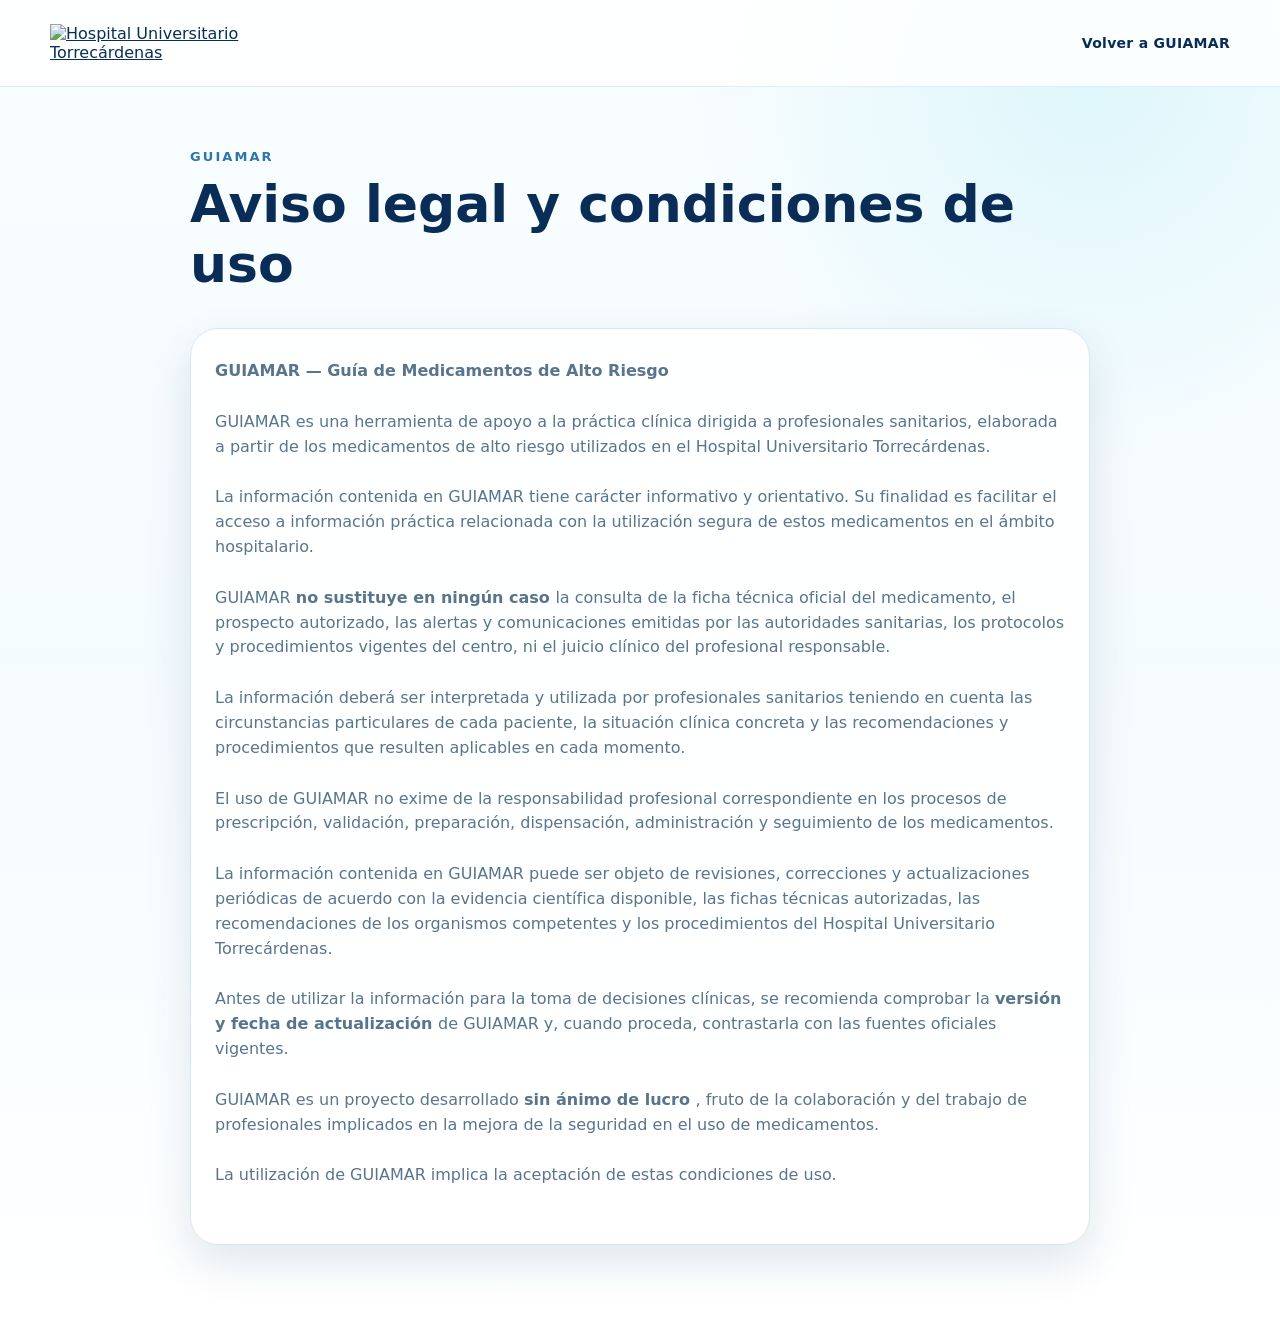
==== aviso-legal.html @ b77c9d1e "Add legal notice and terms of use for GUIAMAR This file contains the legal notice and terms of use f" ====
<!doctype html>
<html lang="es">
<head>
  <meta charset="utf-8">
  <meta name="viewport" content="width=device-width, initial-scale=1">

  <meta
    name="description"
    content="Aviso legal y condiciones de uso de GUIAMAR."
  >

  <title>Aviso legal · GUIAMAR</title>

  <link rel="icon" href="assets/guiamar-icon.png">
  <link rel="stylesheet" href="style.css">
</head>

<body>

  <header class="site-header">
    <div class="container nav-wrap">

      <a class="brand-mini" href="index.html" aria-label="Volver a GUIAMAR">
        <img
          src="assets/hut-logo.jpg"
          alt="Hospital Universitario Torrecárdenas"
        >
      </a>

      <nav class="nav" aria-label="Navegación">
        <a href="index.html">Volver a GUIAMAR</a>
      </nav>

    </div>
  </header>


  <main>

    <section class="resources">

      <div class="container" style="max-width: 900px;">

        <div class="section-heading" style="text-align: left;">

          <p class="eyebrow">
            GUIAMAR
          </p>

          <h2>
            Aviso legal y condiciones de uso
          </h2>

        </div>


        <article
          class="resource-card"
          style="
            align-items: stretch;
            text-align: left;
            min-height: 0;
          "
        >

          <p>
            <strong>
              GUIAMAR — Guía de Medicamentos de Alto Riesgo
            </strong>
          </p>

          <p>
            GUIAMAR es una herramienta de apoyo a la práctica clínica
            dirigida a profesionales sanitarios, elaborada a partir de los
            medicamentos de alto riesgo utilizados en el Hospital
            Universitario Torrecárdenas.
          </p>

          <p>
            La información contenida en GUIAMAR tiene carácter informativo
            y orientativo. Su finalidad es facilitar el acceso a información
            práctica relacionada con la utilización segura de estos
            medicamentos en el ámbito hospitalario.
          </p>

          <p>
            GUIAMAR
            <strong>
              no sustituye en ningún caso
            </strong>
            la consulta de la ficha técnica oficial del medicamento,
            el prospecto autorizado, las alertas y comunicaciones emitidas
            por las autoridades sanitarias, los protocolos y procedimientos
            vigentes del centro, ni el juicio clínico del profesional
            responsable.
          </p>

          <p>
            La información deberá ser interpretada y utilizada por
            profesionales sanitarios teniendo en cuenta las circunstancias
            particulares de cada paciente, la situación clínica concreta y
            las recomendaciones y procedimientos que resulten aplicables
            en cada momento.
          </p>

          <p>
            El uso de GUIAMAR no exime de la responsabilidad profesional
            correspondiente en los procesos de prescripción, validación,
            preparación, dispensación, administración y seguimiento de los
            medicamentos.
          </p>

          <p>
            La información contenida en GUIAMAR puede ser objeto de
            revisiones, correcciones y actualizaciones periódicas de acuerdo
            con la evidencia científica disponible, las fichas técnicas
            autorizadas, las recomendaciones de los organismos competentes
            y los procedimientos del Hospital Universitario Torrecárdenas.
          </p>

          <p>
            Antes de utilizar la información para la toma de decisiones
            clínicas, se recomienda comprobar la
            <strong>
              versión y fecha de actualización
            </strong>
            de GUIAMAR y, cuando proceda, contrastarla con las fuentes
            oficiales vigentes.
          </p>

          <p>
            GUIAMAR es un proyecto desarrollado
            <strong>
              sin ánimo de lucro
            </strong>,
            fruto de la colaboración y del trabajo de profesionales
            implicados en la mejora de la seguridad en el uso de
            medicamentos.
          </p>

          <p>
            La utilización de GUIAMAR implica la aceptación de estas
            condiciones de uso.
          </p>

        </article>

      </div>

    </section>

  </main>

</body>
</html>
---- style.css ----
:root {
  --ink: #092d56;
  --ink-2: #164f7d;
  --accent: #21b9d5;
  --accent-2: #63d8eb;
  --soft: #eef7fb;
  --line: #d6e8f1;
  --muted: #59758c;
  --white: #ffffff;
  --shadow: 0 18px 45px rgba(12, 56, 95, 0.12);
  --radius: 28px;
}

* {
  box-sizing: border-box;
}

html {
  scroll-behavior: smooth;
}

body {
  margin: 0;
  font-family: Inter, ui-sans-serif, system-ui, -apple-system, BlinkMacSystemFont, "Segoe UI", sans-serif;
  color: var(--ink);
  background:
    radial-gradient(circle at 85% 5%, rgba(99, 216, 235, 0.18), transparent 24%),
    linear-gradient(180deg, #f9fdff 0%, #f4fbfe 50%, #ffffff 100%);
}

img {
  max-width: 100%;
  display: block;
}

a {
  color: inherit;
}

.container {
  width: min(1180px, calc(100% - 40px));
  margin: 0 auto;
}

/* CABECERA */

.site-header {
  position: sticky;
  top: 0;
  z-index: 20;
  backdrop-filter: blur(18px);
  background: rgba(255, 255, 255, 0.82);
  border-bottom: 1px solid rgba(214, 232, 241, 0.75);
}

.nav-wrap {
  display: flex;
  align-items: center;
  justify-content: space-between;
  min-height: 86px;
  gap: 28px;
}

.brand-mini img {
  width: 245px;
  max-height: 70px;
  object-fit: contain;
}

.nav {
  display: flex;
  gap: 28px;
  font-size: 14px;
  font-weight: 700;
  letter-spacing: 0.02em;
}

.nav a {
  text-decoration: none;
  position: relative;
}

.nav a::after {
  content: "";
  position: absolute;
  left: 0;
  right: 100%;
  bottom: -7px;
  height: 2px;
  background: var(--accent);
  transition: 0.25s ease;
}

.nav a:hover::after {
  right: 0;
}

/* HERO */

.hero {
  position: relative;
  overflow: hidden;
  padding: 84px 0 56px;
}

.hero::after {
  content: "";
  position: absolute;
  right: -12vw;
  bottom: -180px;
  width: 65vw;
  height: 65vw;
  border-radius: 50%;
  background: radial-gradient(circle, rgba(33, 185, 213, 0.12) 0%, rgba(33, 185, 213, 0) 68%);
}

.hero-grid {
  position: relative;
  z-index: 2;
  display: grid;
  grid-template-columns: 290px 1fr;
  gap: 52px;
  align-items: center;
}

.hero-logo-card {
  border-radius: 42px;
  overflow: hidden;
  box-shadow: 0 28px 70px rgba(2, 33, 70, 0.28);
  transform: rotate(-1deg);
}

.hero-logo-card img {
  aspect-ratio: 1 / 1;
  object-fit: cover;
}

.eyebrow {
  margin: 0 0 10px;
  color: #2b77a8;
  font-size: 13px;
  font-weight: 800;
  text-transform: uppercase;
  letter-spacing: 0.16em;
}

.hero h1 {
  margin: 0;
  font-size: clamp(64px, 10vw, 118px);
  line-height: 0.84;
  letter-spacing: -0.055em;
  color: var(--ink);
}

.hero h1 span {
  color: var(--accent);
}

.hero h2 {
  margin: 20px 0 14px;
  font-size: clamp(28px, 4vw, 45px);
  line-height: 1.05;
}

.lead {
  max-width: 830px;
  margin: 0;
  color: var(--muted);
  font-size: 18px;
  line-height: 1.75;
}

.hero-tags {
  display: flex;
  gap: 14px;
  flex-wrap: wrap;
  margin-top: 28px;
}

.hero-tags span {
  padding: 10px 16px;
  border-radius: 999px;
  background: rgba(33, 185, 213, 0.09);
  border: 1px solid rgba(33, 185, 213, 0.22);
  font-size: 12px;
  font-weight: 800;
  letter-spacing: 0.12em;
  text-transform: uppercase;
}

/* RECURSOS */

.resources {
  padding: 62px 0 72px;
}

.section-heading {
  text-align: center;
  margin-bottom: 34px;
}

.section-heading h2 {
  margin: 0;
  font-size: clamp(32px, 5vw, 52px);
}

.section-heading p:last-child {
  color: var(--muted);
}

.section-heading.compact {
  margin-bottom: 26px;
}

.resource-grid {
  display: grid;
  grid-template-columns: repeat(4, 1fr);
  gap: 18px;
}

.resource-card {
  min-height: 340px;
  padding: 30px 24px;
  display: flex;
  flex-direction: column;
  align-items: center;
  text-align: center;
  background: rgba(255, 255, 255, 0.9);
  border: 1px solid var(--line);
  border-radius: var(--radius);
  box-shadow: var(--shadow);
  transition: transform 0.25s ease, box-shadow 0.25s ease;
}

.resource-card:hover {
  transform: translateY(-6px);
  box-shadow: 0 24px 58px rgba(12, 56, 95, 0.16);
}

.resource-icon {
  width: 68px;
  height: 68px;
  display: grid;
  place-items: center;
  border-radius: 20px;
  margin-bottom: 22px;
  font-weight: 900;
  font-size: 26px;
}

.resource-icon.pdf {
  color: #d94848;
  background: #fff0f0;
  border: 1px solid #ffd5d5;
}

.resource-icon.android {
  color: #5d9816;
  background: #f1f8e8;
  border: 1px solid #d7eab9;
}

.resource-icon.apple {
  color: #113b68;
  background: #edf4fa;
  border: 1px solid #d5e3ef;
  font-size: 38px;
}

.resource-icon.ai {
  color: #4935c5;
  background: #f2efff;
  border: 1px solid #ddd6ff;
}

.resource-card h3 {
  margin: 0 0 12px;
  font-size: 22px;
}

.resource-card p {
  color: var(--muted);
  line-height: 1.55;
  margin: 0 0 26px;
}

.status {
  margin-top: auto;
  padding: 10px 16px;
  border-radius: 999px;
  font-size: 13px;
  font-weight: 800;
}

.status-pending {
  background: #e9f2f8;
  color: #315f7f;
}

.status-dev {
  background: #e9f7fb;
  color: #17728a;
}

/* PROYECTO */

.project {
  padding: 30px 0 76px;
}

.project-card {
  display: grid;
  grid-template-columns: 1fr 220px;
  gap: 42px;
  align-items: center;
  padding: 42px;
  border-radius: 32px;
  background: linear-gradient(135deg, #082c54, #0d5a83);
  color: white;
  box-shadow: 0 28px 70px rgba(6, 45, 80, 0.22);
}

.project-card .eyebrow {
  color: #9ce9f4;
}

.project-card h2 {
  margin: 0 0 18px;
  font-size: clamp(30px, 4vw, 46px);
}

.project-card p {
  color: #d7ebf3;
  line-height: 1.7;
}

blockquote {
  margin: 26px 0 0;
  padding-left: 24px;
  border-left: 3px solid var(--accent-2);
  font-family: Georgia, serif;
  font-size: 24px;
  line-height: 1.45;
  color: #f4fbff;
}

.project-qr {
  padding: 18px;
  border-radius: 24px;
  background: rgba(255, 255, 255, 0.96);
  color: var(--ink);
  text-align: center;
}

.project-qr img {
  width: 160px;
  margin: 0 auto 12px;
}

.project-qr strong,
.project-qr span {
  display: block;
}

.project-qr span {
  margin-top: 4px;
  color: var(--muted);
  font-size: 12px;
  word-break: break-all;
}

/* COLABORADORES */

.collab {
  padding: 0 0 72px;
}

.collab-grid {
  display: grid;
  grid-template-columns: 1.25fr repeat(3, 1fr);
  border-radius: 28px;
  overflow: hidden;
  border: 1px solid var(--line);
  background: white;
  box-shadow: var(--shadow);
}

.collab-logo,
.collab-item {
  min-height: 190px;
  display: flex;
  flex-direction: column;
  justify-content: center;
  padding: 28px;
  border-right: 1px solid var(--line);
}

.collab-logo img {
  max-height: 120px;
  object-fit: contain;
}

.collab-item:last-child {
  border-right: none;
}

.collab-item strong {
  font-size: 20px;
  line-height: 1.25;
}

.collab-item span {
  margin-top: 8px;
  color: var(--muted);
  line-height: 1.45;
}

/* AVISO */

.notice {
  padding: 0 0 76px;
}

.notice-card {
  display: flex;
  align-items: center;
  justify-content: space-between;
  gap: 30px;
  padding: 34px 38px;
  border-radius: 28px;
  background: #f2f9fc;
  border: 1px solid var(--line);
}

.notice-card h2 {
  margin: 0 0 10px;
}

.notice-card p {
  margin: 0;
  color: var(--muted);
  line-height: 1.65;
  max-width: 800px;
}

.button {
  flex: 0 0 auto;
  padding: 14px 20px;
  border-radius: 999px;
  background: var(--ink);
  color: white;
  text-decoration: none;
  font-weight: 800;
}

/* PIE */

.site-footer {
  background: #062746;
  color: white;
  padding: 26px 0;
}

.footer-grid {
  display: flex;
  justify-content: space-between;
  gap: 22px;
  align-items: center;
}

.footer-grid > div {
  display: flex;
  flex-direction: column;
  gap: 5px;
}

.footer-grid span {
  color: #a8c4d5;
  font-size: 13px;
}

.footer-right {
  text-align: right;
}

/* TABLET */

@media (max-width: 980px) {
  .hero-grid {
    grid-template-columns: 210px 1fr;
    gap: 34px;
  }

  .resource-grid {
    grid-template-columns: repeat(2, 1fr);
  }

  .collab-grid {
    grid-template-columns: repeat(2, 1fr);
  }

  .collab-logo,
  .collab-item {
    border-bottom: 1px solid var(--line);
  }
}

/* MÓVIL */

@media (max-width: 720px) {
  .nav-wrap {
    min-height: 74px;
  }

  .brand-mini img {
    width: 185px;
  }

  .nav {
    display: none;
  }

  .hero {
    padding-top: 46px;
  }

  .hero-grid {
    grid-template-columns: 1fr;
  }

  .hero-logo-card {
    width: 180px;
  }

  .hero h1 {
    font-size: clamp(64px, 18vw, 92px);
  }

  .resource-grid {
    grid-template-columns: 1fr;
  }

  .project-card {
    grid-template-columns: 1fr;
    padding: 28px;
  }

  .project-qr {
    max-width: 220px;
  }

  .collab-grid {
    grid-template-columns: 1fr;
  }

  .collab-logo,
  .collab-item {
    border-right: 0;
  }

  .notice-card {
    flex-direction: column;
    align-items: flex-start;
  }

  .footer-grid {
    flex-direction: column;
    align-items: flex-start;
  }

  .footer-right {
    text-align: left;
  }
}
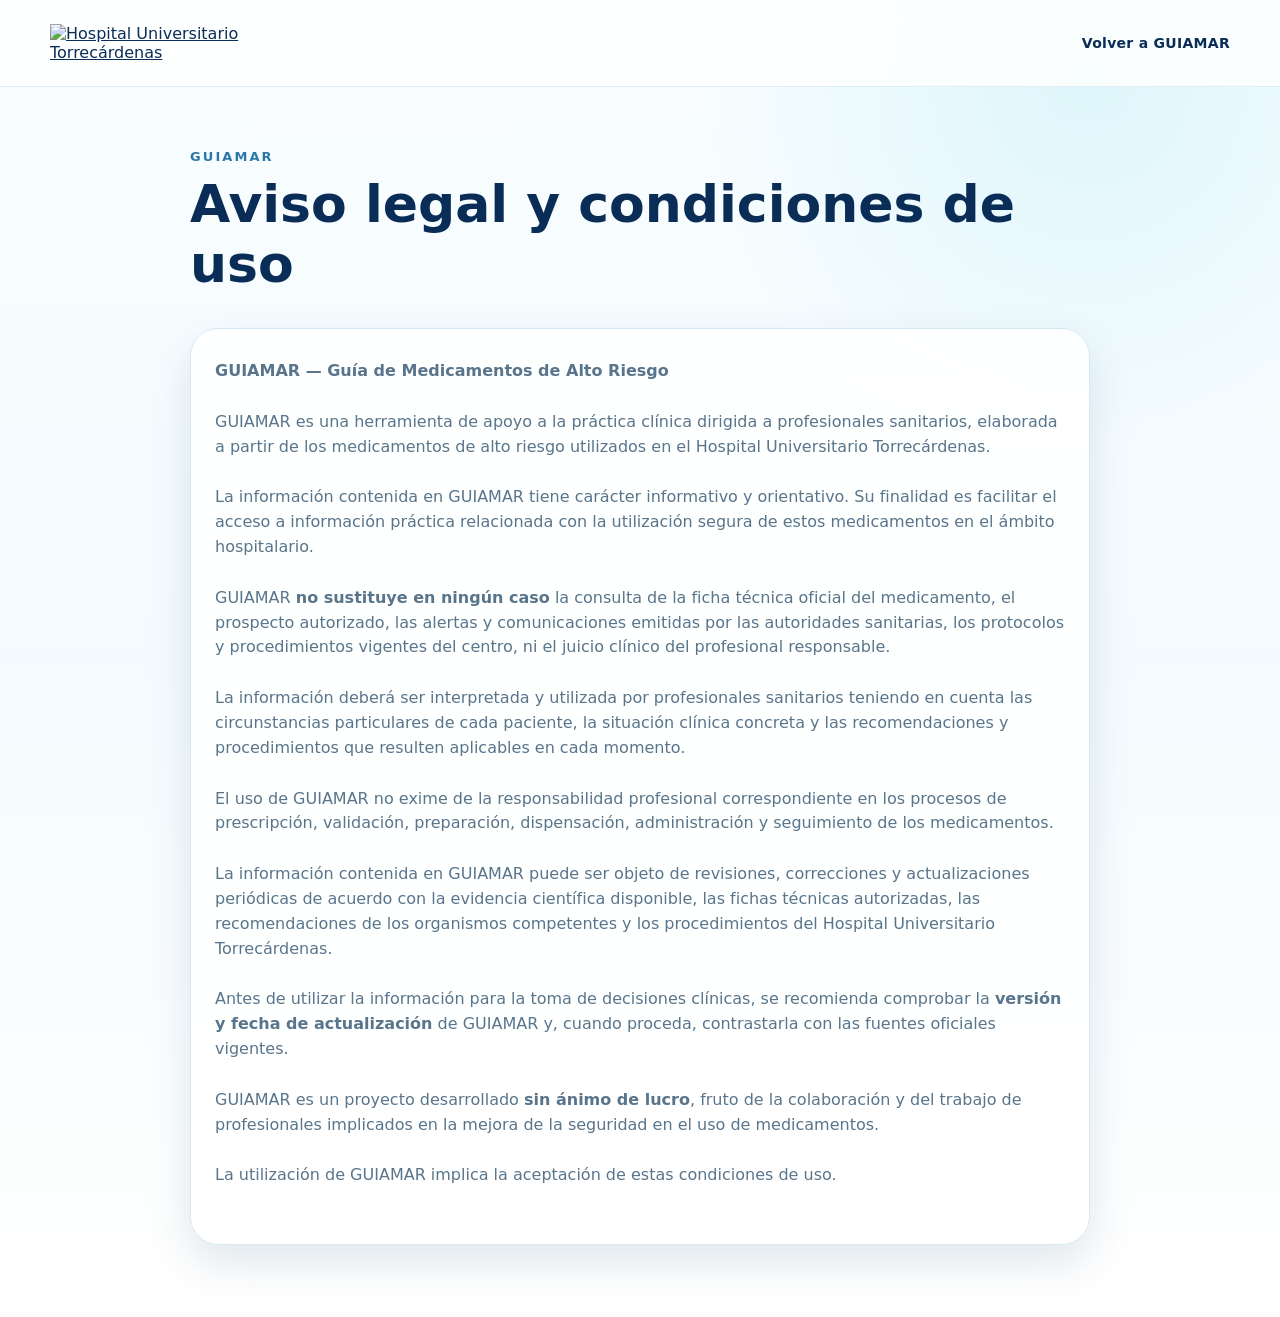
==== commit d0210d2e: "Add files via upload" ====
--- a/aviso-legal.html
+++ b/aviso-legal.html
@@ -1,155 +1,4 @@
 <!doctype html>
-<html lang="es">
-<head>
-  <meta charset="utf-8">
-  <meta name="viewport" content="width=device-width, initial-scale=1">
-
-  <meta
-    name="description"
-    content="Aviso legal y condiciones de uso de GUIAMAR."
-  >
-
-  <title>Aviso legal · GUIAMAR</title>
-
-  <link rel="icon" href="assets/guiamar-icon.png">
-  <link rel="stylesheet" href="style.css">
-</head>
-
-<body>
-
-  <header class="site-header">
-    <div class="container nav-wrap">
-
-      <a class="brand-mini" href="index.html" aria-label="Volver a GUIAMAR">
-        <img
-          src="assets/hut-logo.jpg"
-          alt="Hospital Universitario Torrecárdenas"
-        >
-      </a>
-
-      <nav class="nav" aria-label="Navegación">
-        <a href="index.html">Volver a GUIAMAR</a>
-      </nav>
-
-    </div>
-  </header>
-
-
-  <main>
-
-    <section class="resources">
-
-      <div class="container" style="max-width: 900px;">
-
-        <div class="section-heading" style="text-align: left;">
-
-          <p class="eyebrow">
-            GUIAMAR
-          </p>
-
-          <h2>
-            Aviso legal y condiciones de uso
-          </h2>
-
-        </div>
-
-
-        <article
-          class="resource-card"
-          style="
-            align-items: stretch;
-            text-align: left;
-            min-height: 0;
-          "
-        >
-
-          <p>
-            <strong>
-              GUIAMAR — Guía de Medicamentos de Alto Riesgo
-            </strong>
-          </p>
-
-          <p>
-            GUIAMAR es una herramienta de apoyo a la práctica clínica
-            dirigida a profesionales sanitarios, elaborada a partir de los
-            medicamentos de alto riesgo utilizados en el Hospital
-            Universitario Torrecárdenas.
-          </p>
-
-          <p>
-            La información contenida en GUIAMAR tiene carácter informativo
-            y orientativo. Su finalidad es facilitar el acceso a información
-            práctica relacionada con la utilización segura de estos
-            medicamentos en el ámbito hospitalario.
-          </p>
-
-          <p>
-            GUIAMAR
-            <strong>
-              no sustituye en ningún caso
-            </strong>
-            la consulta de la ficha técnica oficial del medicamento,
-            el prospecto autorizado, las alertas y comunicaciones emitidas
-            por las autoridades sanitarias, los protocolos y procedimientos
-            vigentes del centro, ni el juicio clínico del profesional
-            responsable.
-          </p>
-
-          <p>
-            La información deberá ser interpretada y utilizada por
-            profesionales sanitarios teniendo en cuenta las circunstancias
-            particulares de cada paciente, la situación clínica concreta y
-            las recomendaciones y procedimientos que resulten aplicables
-            en cada momento.
-          </p>
-
-          <p>
-            El uso de GUIAMAR no exime de la responsabilidad profesional
-            correspondiente en los procesos de prescripción, validación,
-            preparación, dispensación, administración y seguimiento de los
-            medicamentos.
-          </p>
-
-          <p>
-            La información contenida en GUIAMAR puede ser objeto de
-            revisiones, correcciones y actualizaciones periódicas de acuerdo
-            con la evidencia científica disponible, las fichas técnicas
-            autorizadas, las recomendaciones de los organismos competentes
-            y los procedimientos del Hospital Universitario Torrecárdenas.
-          </p>
-
-          <p>
-            Antes de utilizar la información para la toma de decisiones
-            clínicas, se recomienda comprobar la
-            <strong>
-              versión y fecha de actualización
-            </strong>
-            de GUIAMAR y, cuando proceda, contrastarla con las fuentes
-            oficiales vigentes.
-          </p>
-
-          <p>
-            GUIAMAR es un proyecto desarrollado
-            <strong>
-              sin ánimo de lucro
-            </strong>,
-            fruto de la colaboración y del trabajo de profesionales
-            implicados en la mejora de la seguridad en el uso de
-            medicamentos.
-          </p>
-
-          <p>
-            La utilización de GUIAMAR implica la aceptación de estas
-            condiciones de uso.
-          </p>
-
-        </article>
-
-      </div>
-
-    </section>
-
-  </main>
-
-</body>
-</html>
+<html lang="es"><head><meta charset="utf-8"><meta name="viewport" content="width=device-width,initial-scale=1"><title>Aviso legal · GUIAMAR</title><link rel="icon" href="assets/guiamar-icon.png"><link rel="stylesheet" href="style.css"></head>
+<body><header class="site-header"><div class="container nav-wrap"><a class="brand-mini" href="index.html"><img src="assets/hut-logo.jpg" alt="Hospital Universitario Torrecárdenas"></a><nav class="nav"><a href="index.html">Volver a GUIAMAR</a></nav></div></header>
+<main><section class="resources"><div class="container" style="max-width:900px"><div class="section-heading" style="text-align:left"><p class="eyebrow">GUIAMAR</p><h2>Aviso legal y condiciones de uso</h2></div><article class="resource-card" style="align-items:stretch;text-align:left;min-height:0"><p><strong>GUIAMAR — Guía de Medicamentos de Alto Riesgo</strong></p><p>GUIAMAR es una herramienta de apoyo a la práctica clínica dirigida a profesionales sanitarios, elaborada a partir de los medicamentos de alto riesgo utilizados en el Hospital Universitario Torrecárdenas.</p><p>La información contenida en GUIAMAR tiene carácter informativo y orientativo. Su finalidad es facilitar el acceso a información práctica relacionada con la utilización segura de estos medicamentos en el ámbito hospitalario.</p><p>GUIAMAR <strong>no sustituye en ningún caso</strong> la consulta de la ficha técnica oficial del medicamento, el prospecto autorizado, las alertas y comunicaciones emitidas por las autoridades sanitarias, los protocolos y procedimientos vigentes del centro, ni el juicio clínico del profesional responsable.</p><p>La información deberá ser interpretada y utilizada por profesionales sanitarios teniendo en cuenta las circunstancias particulares de cada paciente, la situación clínica concreta y las recomendaciones y procedimientos que resulten aplicables en cada momento.</p><p>El uso de GUIAMAR no exime de la responsabilidad profesional correspondiente en los procesos de prescripción, validación, preparación, dispensación, administración y seguimiento de los medicamentos.</p><p>La información contenida en GUIAMAR puede ser objeto de revisiones, correcciones y actualizaciones periódicas de acuerdo con la evidencia científica disponible, las fichas técnicas autorizadas, las recomendaciones de los organismos competentes y los procedimientos del Hospital Universitario Torrecárdenas.</p><p>Antes de utilizar la información para la toma de decisiones clínicas, se recomienda comprobar la <strong>versión y fecha de actualización</strong> de GUIAMAR y, cuando proceda, contrastarla con las fuentes oficiales vigentes.</p><p>GUIAMAR es un proyecto desarrollado <strong>sin ánimo de lucro</strong>, fruto de la colaboración y del trabajo de profesionales implicados en la mejora de la seguridad en el uso de medicamentos.</p><p>La utilización de GUIAMAR implica la aceptación de estas condiciones de uso.</p></article></div></section></main></body></html>
--- a/style.css
+++ b/style.css
@@ -1,574 +1 @@
-:root {
-  --ink: #092d56;
-  --ink-2: #164f7d;
-  --accent: #21b9d5;
-  --accent-2: #63d8eb;
-  --soft: #eef7fb;
-  --line: #d6e8f1;
-  --muted: #59758c;
-  --white: #ffffff;
-  --shadow: 0 18px 45px rgba(12, 56, 95, 0.12);
-  --radius: 28px;
-}
-
-* {
-  box-sizing: border-box;
-}
-
-html {
-  scroll-behavior: smooth;
-}
-
-body {
-  margin: 0;
-  font-family: Inter, ui-sans-serif, system-ui, -apple-system, BlinkMacSystemFont, "Segoe UI", sans-serif;
-  color: var(--ink);
-  background:
-    radial-gradient(circle at 85% 5%, rgba(99, 216, 235, 0.18), transparent 24%),
-    linear-gradient(180deg, #f9fdff 0%, #f4fbfe 50%, #ffffff 100%);
-}
-
-img {
-  max-width: 100%;
-  display: block;
-}
-
-a {
-  color: inherit;
-}
-
-.container {
-  width: min(1180px, calc(100% - 40px));
-  margin: 0 auto;
-}
-
-/* CABECERA */
-
-.site-header {
-  position: sticky;
-  top: 0;
-  z-index: 20;
-  backdrop-filter: blur(18px);
-  background: rgba(255, 255, 255, 0.82);
-  border-bottom: 1px solid rgba(214, 232, 241, 0.75);
-}
-
-.nav-wrap {
-  display: flex;
-  align-items: center;
-  justify-content: space-between;
-  min-height: 86px;
-  gap: 28px;
-}
-
-.brand-mini img {
-  width: 245px;
-  max-height: 70px;
-  object-fit: contain;
-}
-
-.nav {
-  display: flex;
-  gap: 28px;
-  font-size: 14px;
-  font-weight: 700;
-  letter-spacing: 0.02em;
-}
-
-.nav a {
-  text-decoration: none;
-  position: relative;
-}
-
-.nav a::after {
-  content: "";
-  position: absolute;
-  left: 0;
-  right: 100%;
-  bottom: -7px;
-  height: 2px;
-  background: var(--accent);
-  transition: 0.25s ease;
-}
-
-.nav a:hover::after {
-  right: 0;
-}
-
-/* HERO */
-
-.hero {
-  position: relative;
-  overflow: hidden;
-  padding: 84px 0 56px;
-}
-
-.hero::after {
-  content: "";
-  position: absolute;
-  right: -12vw;
-  bottom: -180px;
-  width: 65vw;
-  height: 65vw;
-  border-radius: 50%;
-  background: radial-gradient(circle, rgba(33, 185, 213, 0.12) 0%, rgba(33, 185, 213, 0) 68%);
-}
-
-.hero-grid {
-  position: relative;
-  z-index: 2;
-  display: grid;
-  grid-template-columns: 290px 1fr;
-  gap: 52px;
-  align-items: center;
-}
-
-.hero-logo-card {
-  border-radius: 42px;
-  overflow: hidden;
-  box-shadow: 0 28px 70px rgba(2, 33, 70, 0.28);
-  transform: rotate(-1deg);
-}
-
-.hero-logo-card img {
-  aspect-ratio: 1 / 1;
-  object-fit: cover;
-}
-
-.eyebrow {
-  margin: 0 0 10px;
-  color: #2b77a8;
-  font-size: 13px;
-  font-weight: 800;
-  text-transform: uppercase;
-  letter-spacing: 0.16em;
-}
-
-.hero h1 {
-  margin: 0;
-  font-size: clamp(64px, 10vw, 118px);
-  line-height: 0.84;
-  letter-spacing: -0.055em;
-  color: var(--ink);
-}
-
-.hero h1 span {
-  color: var(--accent);
-}
-
-.hero h2 {
-  margin: 20px 0 14px;
-  font-size: clamp(28px, 4vw, 45px);
-  line-height: 1.05;
-}
-
-.lead {
-  max-width: 830px;
-  margin: 0;
-  color: var(--muted);
-  font-size: 18px;
-  line-height: 1.75;
-}
-
-.hero-tags {
-  display: flex;
-  gap: 14px;
-  flex-wrap: wrap;
-  margin-top: 28px;
-}
-
-.hero-tags span {
-  padding: 10px 16px;
-  border-radius: 999px;
-  background: rgba(33, 185, 213, 0.09);
-  border: 1px solid rgba(33, 185, 213, 0.22);
-  font-size: 12px;
-  font-weight: 800;
-  letter-spacing: 0.12em;
-  text-transform: uppercase;
-}
-
-/* RECURSOS */
-
-.resources {
-  padding: 62px 0 72px;
-}
-
-.section-heading {
-  text-align: center;
-  margin-bottom: 34px;
-}
-
-.section-heading h2 {
-  margin: 0;
-  font-size: clamp(32px, 5vw, 52px);
-}
-
-.section-heading p:last-child {
-  color: var(--muted);
-}
-
-.section-heading.compact {
-  margin-bottom: 26px;
-}
-
-.resource-grid {
-  display: grid;
-  grid-template-columns: repeat(4, 1fr);
-  gap: 18px;
-}
-
-.resource-card {
-  min-height: 340px;
-  padding: 30px 24px;
-  display: flex;
-  flex-direction: column;
-  align-items: center;
-  text-align: center;
-  background: rgba(255, 255, 255, 0.9);
-  border: 1px solid var(--line);
-  border-radius: var(--radius);
-  box-shadow: var(--shadow);
-  transition: transform 0.25s ease, box-shadow 0.25s ease;
-}
-
-.resource-card:hover {
-  transform: translateY(-6px);
-  box-shadow: 0 24px 58px rgba(12, 56, 95, 0.16);
-}
-
-.resource-icon {
-  width: 68px;
-  height: 68px;
-  display: grid;
-  place-items: center;
-  border-radius: 20px;
-  margin-bottom: 22px;
-  font-weight: 900;
-  font-size: 26px;
-}
-
-.resource-icon.pdf {
-  color: #d94848;
-  background: #fff0f0;
-  border: 1px solid #ffd5d5;
-}
-
-.resource-icon.android {
-  color: #5d9816;
-  background: #f1f8e8;
-  border: 1px solid #d7eab9;
-}
-
-.resource-icon.apple {
-  color: #113b68;
-  background: #edf4fa;
-  border: 1px solid #d5e3ef;
-  font-size: 38px;
-}
-
-.resource-icon.ai {
-  color: #4935c5;
-  background: #f2efff;
-  border: 1px solid #ddd6ff;
-}
-
-.resource-card h3 {
-  margin: 0 0 12px;
-  font-size: 22px;
-}
-
-.resource-card p {
-  color: var(--muted);
-  line-height: 1.55;
-  margin: 0 0 26px;
-}
-
-.status {
-  margin-top: auto;
-  padding: 10px 16px;
-  border-radius: 999px;
-  font-size: 13px;
-  font-weight: 800;
-}
-
-.status-pending {
-  background: #e9f2f8;
-  color: #315f7f;
-}
-
-.status-dev {
-  background: #e9f7fb;
-  color: #17728a;
-}
-
-/* PROYECTO */
-
-.project {
-  padding: 30px 0 76px;
-}
-
-.project-card {
-  display: grid;
-  grid-template-columns: 1fr 220px;
-  gap: 42px;
-  align-items: center;
-  padding: 42px;
-  border-radius: 32px;
-  background: linear-gradient(135deg, #082c54, #0d5a83);
-  color: white;
-  box-shadow: 0 28px 70px rgba(6, 45, 80, 0.22);
-}
-
-.project-card .eyebrow {
-  color: #9ce9f4;
-}
-
-.project-card h2 {
-  margin: 0 0 18px;
-  font-size: clamp(30px, 4vw, 46px);
-}
-
-.project-card p {
-  color: #d7ebf3;
-  line-height: 1.7;
-}
-
-blockquote {
-  margin: 26px 0 0;
-  padding-left: 24px;
-  border-left: 3px solid var(--accent-2);
-  font-family: Georgia, serif;
-  font-size: 24px;
-  line-height: 1.45;
-  color: #f4fbff;
-}
-
-.project-qr {
-  padding: 18px;
-  border-radius: 24px;
-  background: rgba(255, 255, 255, 0.96);
-  color: var(--ink);
-  text-align: center;
-}
-
-.project-qr img {
-  width: 160px;
-  margin: 0 auto 12px;
-}
-
-.project-qr strong,
-.project-qr span {
-  display: block;
-}
-
-.project-qr span {
-  margin-top: 4px;
-  color: var(--muted);
-  font-size: 12px;
-  word-break: break-all;
-}
-
-/* COLABORADORES */
-
-.collab {
-  padding: 0 0 72px;
-}
-
-.collab-grid {
-  display: grid;
-  grid-template-columns: 1.25fr repeat(3, 1fr);
-  border-radius: 28px;
-  overflow: hidden;
-  border: 1px solid var(--line);
-  background: white;
-  box-shadow: var(--shadow);
-}
-
-.collab-logo,
-.collab-item {
-  min-height: 190px;
-  display: flex;
-  flex-direction: column;
-  justify-content: center;
-  padding: 28px;
-  border-right: 1px solid var(--line);
-}
-
-.collab-logo img {
-  max-height: 120px;
-  object-fit: contain;
-}
-
-.collab-item:last-child {
-  border-right: none;
-}
-
-.collab-item strong {
-  font-size: 20px;
-  line-height: 1.25;
-}
-
-.collab-item span {
-  margin-top: 8px;
-  color: var(--muted);
-  line-height: 1.45;
-}
-
-/* AVISO */
-
-.notice {
-  padding: 0 0 76px;
-}
-
-.notice-card {
-  display: flex;
-  align-items: center;
-  justify-content: space-between;
-  gap: 30px;
-  padding: 34px 38px;
-  border-radius: 28px;
-  background: #f2f9fc;
-  border: 1px solid var(--line);
-}
-
-.notice-card h2 {
-  margin: 0 0 10px;
-}
-
-.notice-card p {
-  margin: 0;
-  color: var(--muted);
-  line-height: 1.65;
-  max-width: 800px;
-}
-
-.button {
-  flex: 0 0 auto;
-  padding: 14px 20px;
-  border-radius: 999px;
-  background: var(--ink);
-  color: white;
-  text-decoration: none;
-  font-weight: 800;
-}
-
-/* PIE */
-
-.site-footer {
-  background: #062746;
-  color: white;
-  padding: 26px 0;
-}
-
-.footer-grid {
-  display: flex;
-  justify-content: space-between;
-  gap: 22px;
-  align-items: center;
-}
-
-.footer-grid > div {
-  display: flex;
-  flex-direction: column;
-  gap: 5px;
-}
-
-.footer-grid span {
-  color: #a8c4d5;
-  font-size: 13px;
-}
-
-.footer-right {
-  text-align: right;
-}
-
-/* TABLET */
-
-@media (max-width: 980px) {
-  .hero-grid {
-    grid-template-columns: 210px 1fr;
-    gap: 34px;
-  }
-
-  .resource-grid {
-    grid-template-columns: repeat(2, 1fr);
-  }
-
-  .collab-grid {
-    grid-template-columns: repeat(2, 1fr);
-  }
-
-  .collab-logo,
-  .collab-item {
-    border-bottom: 1px solid var(--line);
-  }
-}
-
-/* MÓVIL */
-
-@media (max-width: 720px) {
-  .nav-wrap {
-    min-height: 74px;
-  }
-
-  .brand-mini img {
-    width: 185px;
-  }
-
-  .nav {
-    display: none;
-  }
-
-  .hero {
-    padding-top: 46px;
-  }
-
-  .hero-grid {
-    grid-template-columns: 1fr;
-  }
-
-  .hero-logo-card {
-    width: 180px;
-  }
-
-  .hero h1 {
-    font-size: clamp(64px, 18vw, 92px);
-  }
-
-  .resource-grid {
-    grid-template-columns: 1fr;
-  }
-
-  .project-card {
-    grid-template-columns: 1fr;
-    padding: 28px;
-  }
-
-  .project-qr {
-    max-width: 220px;
-  }
-
-  .collab-grid {
-    grid-template-columns: 1fr;
-  }
-
-  .collab-logo,
-  .collab-item {
-    border-right: 0;
-  }
-
-  .notice-card {
-    flex-direction: column;
-    align-items: flex-start;
-  }
-
-  .footer-grid {
-    flex-direction: column;
-    align-items: flex-start;
-  }
-
-  .footer-right {
-    text-align: left;
-  }
-}
+:root{--ink:#092d56;--ink2:#164f7d;--accent:#21b9d5;--accent2:#63d8eb;--soft:#eef7fb;--line:#d6e8f1;--muted:#59758c;--white:#fff;--shadow:0 18px 45px rgba(12,56,95,.12);--radius:28px}*{box-sizing:border-box}html{scroll-behavior:smooth}body{margin:0;font-family:Inter,ui-sans-serif,system-ui,-apple-system,BlinkMacSystemFont,"Segoe UI",sans-serif;color:var(--ink);background:radial-gradient(circle at 85% 5%,rgba(99,216,235,.18),transparent 24%),linear-gradient(180deg,#f9fdff 0%,#f4fbfe 50%,#fff 100%)}img{max-width:100%;display:block}a{color:inherit}.container{width:min(1180px,calc(100% - 40px));margin:0 auto}.site-header{position:sticky;top:0;z-index:20;backdrop-filter:blur(18px);background:rgba(255,255,255,.82);border-bottom:1px solid rgba(214,232,241,.75)}.nav-wrap{display:flex;align-items:center;justify-content:space-between;min-height:86px;gap:28px}.brand-mini img{width:245px;max-height:70px;object-fit:contain}.nav{display:flex;gap:28px;font-size:14px;font-weight:700;letter-spacing:.02em}.nav a{text-decoration:none;position:relative}.nav a:after{content:"";position:absolute;left:0;right:100%;bottom:-7px;height:2px;background:var(--accent);transition:.25s}.nav a:hover:after{right:0}.hero{position:relative;overflow:hidden;padding:84px 0 56px}.hero:after{content:"";position:absolute;right:-12vw;bottom:-180px;width:65vw;height:65vw;border-radius:50%;background:radial-gradient(circle,rgba(33,185,213,.12) 0%,rgba(33,185,213,0) 68%)}.hero-grid{position:relative;z-index:2;display:grid;grid-template-columns:290px 1fr;gap:52px;align-items:center}.hero-logo-card{border-radius:42px;overflow:hidden;box-shadow:0 28px 70px rgba(2,33,70,.28);transform:rotate(-1deg)}.hero-logo-card img{aspect-ratio:1/1;object-fit:cover}.eyebrow{margin:0 0 10px;color:#2b77a8;font-size:13px;font-weight:800;text-transform:uppercase;letter-spacing:.16em}.hero h1{margin:0;font-size:clamp(64px,10vw,118px);line-height:.84;letter-spacing:-.055em;color:var(--ink)}.hero h1 span{color:var(--accent)}.hero h2{margin:20px 0 14px;font-size:clamp(28px,4vw,45px);line-height:1.05}.lead{max-width:830px;margin:0;color:var(--muted);font-size:18px;line-height:1.75}.hero-tags{display:flex;gap:14px;flex-wrap:wrap;margin-top:28px}.hero-tags span{padding:10px 16px;border-radius:999px;background:rgba(33,185,213,.09);border:1px solid rgba(33,185,213,.22);font-size:12px;font-weight:800;letter-spacing:.12em;text-transform:uppercase}.resources{padding:62px 0 72px}.section-heading{text-align:center;margin-bottom:34px}.section-heading h2{margin:0;font-size:clamp(32px,5vw,52px)}.section-heading p:last-child{color:var(--muted)}.section-heading.compact{margin-bottom:26px}.resource-grid{display:grid;grid-template-columns:repeat(4,1fr);gap:18px}.resource-card{min-height:340px;padding:30px 24px;display:flex;flex-direction:column;align-items:center;text-align:center;background:rgba(255,255,255,.9);border:1px solid var(--line);border-radius:var(--radius);box-shadow:var(--shadow);transition:transform .25s,box-shadow .25s}.resource-card:hover{transform:translateY(-6px);box-shadow:0 24px 58px rgba(12,56,95,.16)}.resource-icon{width:68px;height:68px;display:grid;place-items:center;border-radius:20px;margin-bottom:22px;font-weight:900;font-size:26px}.resource-icon.pdf{color:#d94848;background:#fff0f0;border:1px solid #ffd5d5}.resource-icon.android{color:#5d9816;background:#f1f8e8;border:1px solid #d7eab9}.resource-icon.apple{color:#113b68;background:#edf4fa;border:1px solid #d5e3ef;font-size:38px}.resource-icon.ai{color:#4935c5;background:#f2efff;border:1px solid #ddd6ff}.resource-card h3{margin:0 0 12px;font-size:22px}.resource-card p{color:var(--muted);line-height:1.55;margin:0 0 26px}.status{margin-top:auto;padding:10px 16px;border-radius:999px;font-size:13px;font-weight:800}.status-pending{background:#e9f2f8;color:#315f7f}.status-dev{background:#e9f7fb;color:#17728a}.project{padding:30px 0 76px}.project-card{display:grid;grid-template-columns:1fr 220px;gap:42px;align-items:center;padding:42px;border-radius:32px;background:linear-gradient(135deg,#082c54,#0d5a83);color:#fff;box-shadow:0 28px 70px rgba(6,45,80,.22)}.project-card .eyebrow{color:#9ce9f4}.project-card h2{margin:0 0 18px;font-size:clamp(30px,4vw,46px)}.project-card p{color:#d7ebf3;line-height:1.7}blockquote{margin:26px 0 0;padding-left:24px;border-left:3px solid var(--accent2);font-family:Georgia,serif;font-size:24px;line-height:1.45;color:#f4fbff}.project-qr{padding:18px;border-radius:24px;background:rgba(255,255,255,.96);color:var(--ink);text-align:center}.project-qr img{width:160px;margin:0 auto 12px}.project-qr strong,.project-qr span{display:block}.project-qr span{margin-top:4px;color:var(--muted);font-size:12px;word-break:break-all}.collab{padding:0 0 72px}.collab-grid{display:grid;grid-template-columns:1.25fr repeat(3,1fr);border-radius:28px;overflow:hidden;border:1px solid var(--line);background:#fff;box-shadow:var(--shadow)}.collab-logo,.collab-item{min-height:190px;display:flex;flex-direction:column;justify-content:center;padding:28px;border-right:1px solid var(--line)}.collab-logo img{max-height:120px;object-fit:contain}.collab-item:last-child{border-right:none}.collab-item strong{font-size:20px;line-height:1.25}.collab-item span{margin-top:8px;color:var(--muted);line-height:1.45}.notice{padding:0 0 76px}.notice-card{display:flex;align-items:center;justify-content:space-between;gap:30px;padding:34px 38px;border-radius:28px;background:#f2f9fc;border:1px solid var(--line)}.notice-card h2{margin:0 0 10px}.notice-card p{margin:0;color:var(--muted);line-height:1.65;max-width:800px}.button{flex:0 0 auto;padding:14px 20px;border-radius:999px;background:var(--ink);color:#fff;text-decoration:none;font-weight:800}.site-footer{background:#062746;color:#fff;padding:26px 0}.footer-grid{display:flex;justify-content:space-between;gap:22px;align-items:center}.footer-grid>div{display:flex;flex-direction:column;gap:5px}.footer-grid span{color:#a8c4d5;font-size:13px}.footer-right{text-align:right}@media(max-width:980px){.hero-grid{grid-template-columns:210px 1fr;gap:34px}.resource-grid{grid-template-columns:repeat(2,1fr)}.collab-grid{grid-template-columns:repeat(2,1fr)}.collab-logo,.collab-item{border-bottom:1px solid var(--line)}}@media(max-width:720px){.nav-wrap{min-height:74px}.brand-mini img{width:185px}.nav{display:none}.hero{padding-top:46px}.hero-grid{grid-template-columns:1fr}.hero-logo-card{width:180px}.hero h1{font-size:clamp(64px,18vw,92px)}.resource-grid{grid-template-columns:1fr}.project-card{grid-template-columns:1fr;padding:28px}.project-qr{max-width:220px}.collab-grid{grid-template-columns:1fr}.collab-logo,.collab-item{border-right:0}.notice-card{flex-direction:column;align-items:flex-start}.footer-grid{flex-direction:column;align-items:flex-start}.footer-right{text-align:left}}
